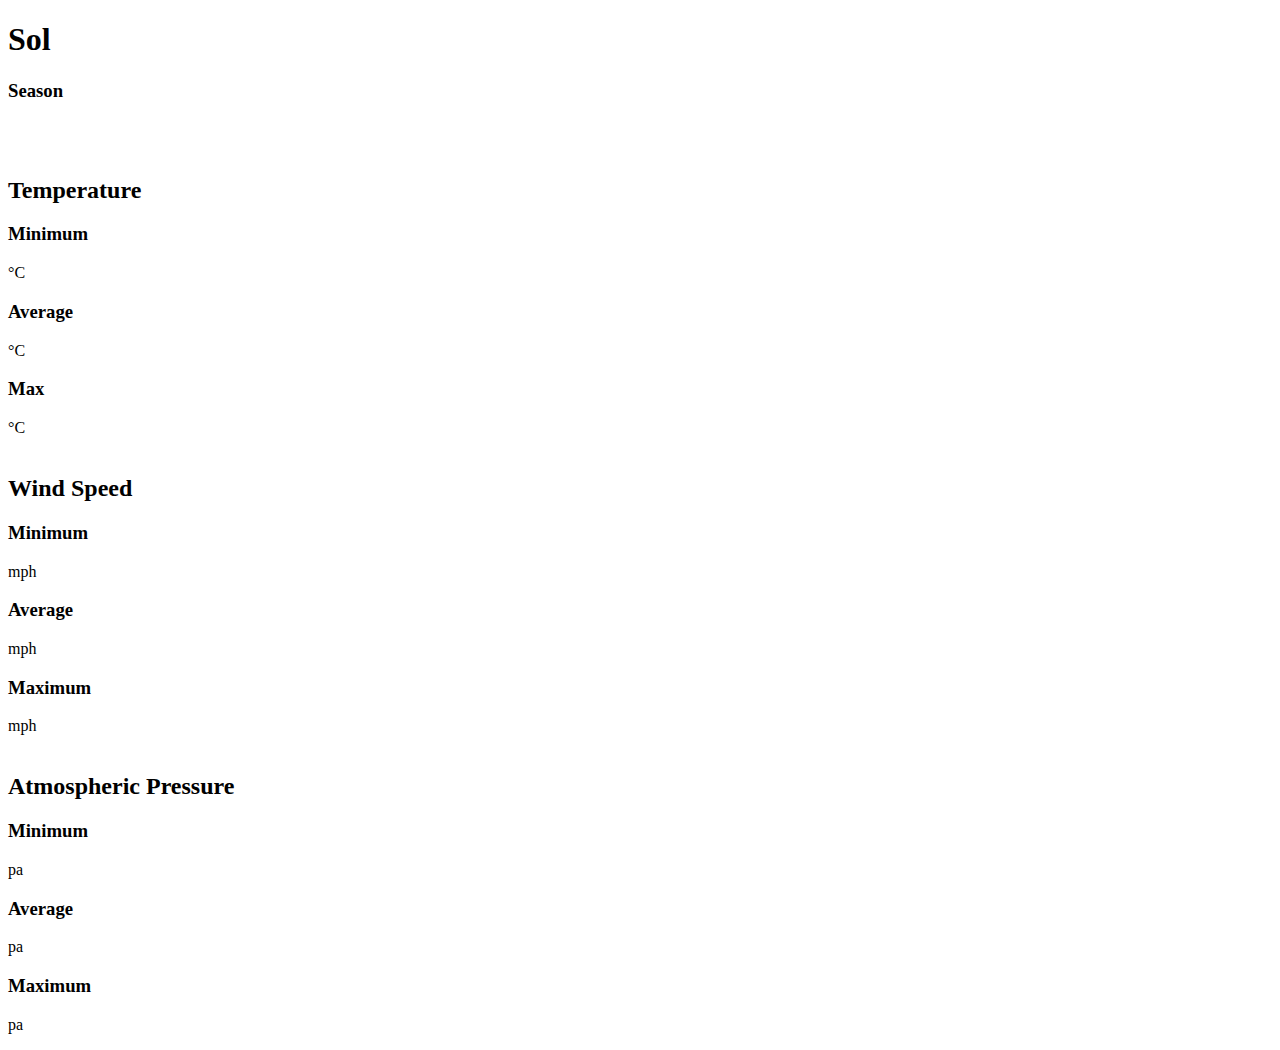
==== index.html @ d1f143af "Add files via upload" ====
<!DOCTYPE html>
<html lang="en">
<head>
  <!-- <script src="https://ajax.googleapis.com/ajax/libs/jquery/3.4.1/jquery.min.js"></script> -->
  <meta charset="UTF-8">
  <meta name="viewport" content="width=device-width, initial-scale=1.0">
  <meta http-equiv="X-UA-Compatible" content="ie=edge">

  <title>Mars Weather Updates</title>
</head>

  <body>

    <h1> Sol </h1>

    <div id="day"></div>

    <h3> Season </h3>

    <div id="Season"></div>

    <br>
    <br>


    <p>

      <h2> Temperature </h2>

        <h3> Minimum </h3>

        <div id="minTemp"></div>
        <div> °C </div>

        <h3> Average </h3>

        <div id="avTemp"></div>
        <div> °C </div>

        <h3> Max </h3>

        <div id="maxTemp"></div>
        <div> °C </div>

      <br>

      <h2> Wind Speed </h2>

        <h3> Minimum </h3>

        <div id="minWind"></div>
        <div> mph </div>


        <h3> Average </h3>

        <div id="avWind"></div>
        <div> mph </div>

        <h3> Maximum </h3>

        <div id="maxWind"></div>
        <div> mph </div>

      <br>

      <h2> Atmospheric Pressure </h2>

        <h3> Minimum </h3>

        <div id="minPre"></div>
        <div> pa </div>

        <h3> Average </h3>

        <div id="avPre"></div>
        <div> pa </div>

        <h3> Maximum </h3>

        <div id="maxPre"></div>
        <div> pa </div>

    </p>





    </div>



    </div>


</body>
<script src="index.js"></script>

<!-- <script src="index.js"></script> -->
</html>
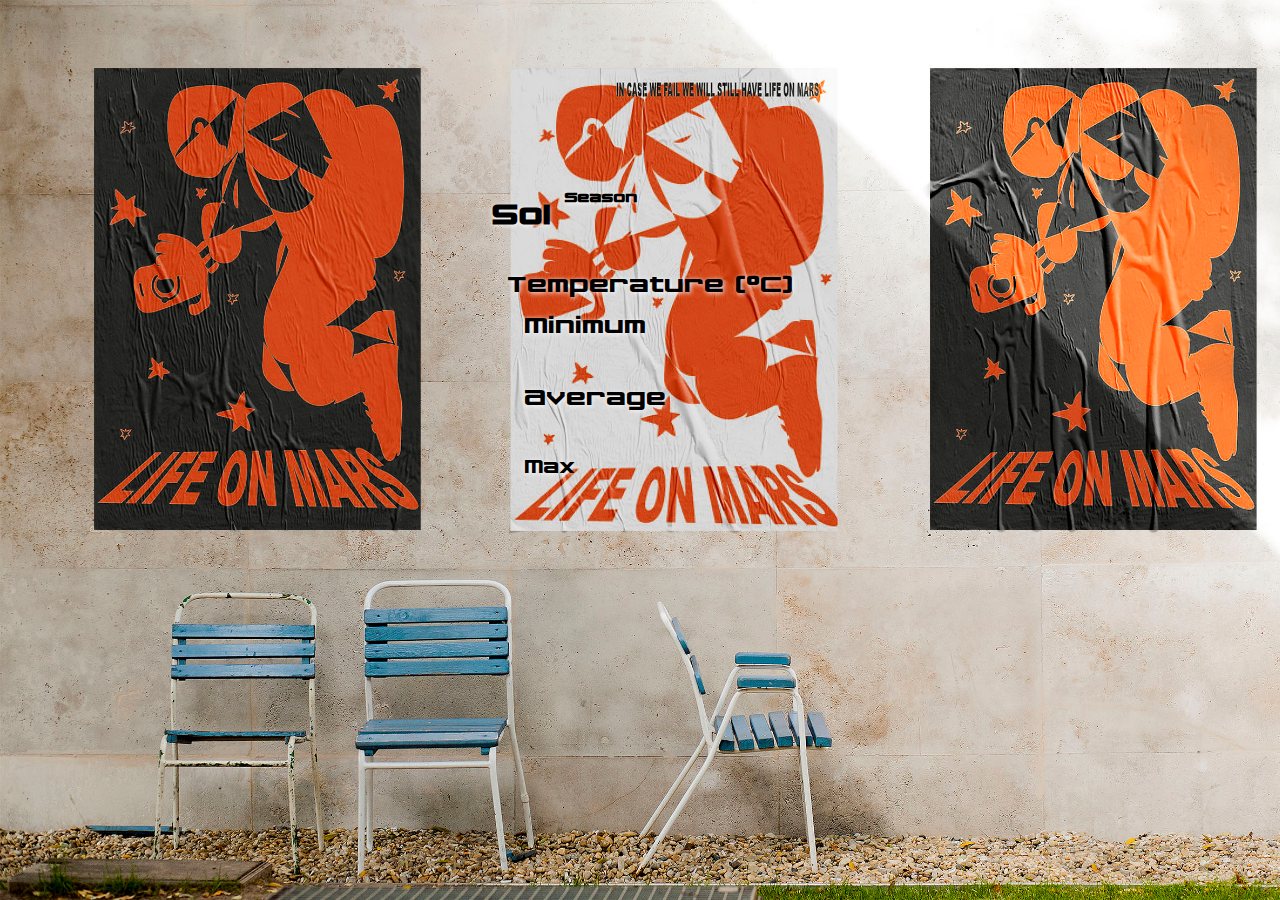
==== commit bdf1d257: "Add files via upload" ====
--- a/index.html
+++ b/index.html
@@ -5,46 +5,73 @@
   <meta charset="UTF-8">
   <meta name="viewport" content="width=device-width, initial-scale=1.0">
   <meta http-equiv="X-UA-Compatible" content="ie=edge">
+  <link rel="stylesheet" type="text/css" href="assets/css/style.css">
 
   <title>Mars Weather Updates</title>
 </head>
 
-  <body>
+  <body class="background">
+<!-- <body> -->
 
-    <h1> Sol </h1>
+    <!-- <div class="bgImg"> -->
 
-    <div id="day"></div>
+    <div class="sol">
 
-    <h3> Season </h3>
+      <div id="solTitle">
 
-    <div id="Season"></div>
+        Sol
 
-    <br>
-    <br>
+        <div id="day">
+        </div>
+
+        </div>
 
 
-    <p>
 
-      <h2> Temperature </h2>
+        <div class="seeson">
 
-        <h3> Minimum </h3>
+        Season
 
-        <div id="minTemp"></div>
-        <div> °C </div>
+        <div id="Ceason"></div>
 
-        <h3> Average </h3>
+        </div>
 
-        <div id="avTemp"></div>
-        <div> °C </div>
+      </div>
 
-        <h3> Max </h3>
 
-        <div id="maxTemp"></div>
-        <div> °C </div>
+        <div class="infoGrid">
 
-      <br>
+          <div class="windGrid">
+          </div>
 
-      <h2> Wind Speed </h2>
+            <div class="tempGrid">
+              <div class="tempItem"> Temperature (°C) </div>
+
+
+                <div class="tempItem"> Minimum </div>
+
+                <div class="tempItem" id="minTemp"> </div>
+
+                <div class="tempItem"> Average </div>
+
+                <div class="tempItem" id="avTemp">  </div>
+
+                <div class="tempItem"> Max </div>
+
+                <div class="tempItem" id="maxTemp"> </div>
+
+
+              </div>
+
+
+
+           </div>
+
+      <!-- </div> -->
+
+
+
+      <!-- <h2> Wind Speed </h2>
 
         <h3> Minimum </h3>
 
@@ -79,22 +106,15 @@
         <h3> Maximum </h3>
 
         <div id="maxPre"></div>
-        <div> pa </div>
-
-    </p>
+        <div> pa </div> -->
 
 
 
 
 
-    </div>
-
-
-
-    </div>
-
 
 </body>
+
 <script src="index.js"></script>
 
 <!-- <script src="index.js"></script> -->
--- a/assets/css/style.css
+++ b/assets/css/style.css
@@ -0,0 +1,230 @@
+.background{
+  height: 100vh;
+  width: 100vw;
+  margin: 0;
+  background-image: url("../images/mockups.jpg");
+  background-size: cover;
+  background-repeat: no-repeat;
+}
+
+/* .bgImg { */
+  /* background-image: url("../images/mockups.jpg"); */
+  /* display: block-inline;
+  height: 80vh;
+  width: 80vw;
+  z-index: 0;
+
+} */
+
+@font-face {
+  font-family: nakadai;
+  src: url('../fonts/nakadai.otf');
+}
+
+@font-face {
+    font-family: 'nakadaiitalic';
+    src: url(assets/fonts/nakadai_italic-webfont.woff2) format('woff2'),
+         url(assets/fonts/nakadai_italic-webfont.woff) format('woff');
+    /* font-weight: normal;
+    font-style: normal; */
+}
+
+
+/* sol info */
+
+.sol{
+  /* defines shape of container */
+  /* text-align: center; */
+  position: relative;
+  display: flex;
+  flex-direction: row;
+  justify-content: left;
+  /* grid-template-columns: auto auto auto; */
+
+  padding-top: 20vh;
+  padding-left: 38.5vw;
+
+  font-family: nakadai;
+  font-weight: bold;
+  text-shadow: 0.5px 0.5px 4px white;
+/*
+  border-style: solid; */
+  height: 4vh;
+  width: 100vw;
+}
+
+#solTitle{
+
+  font-size: 3vh;
+  padding-left: 0vw;
+
+}
+
+#day {
+
+  font-style: italic;
+  display: inline;
+  font-size: 5vh;
+}
+
+/* season info */
+
+.seeson{
+  font-family: nakadai;
+
+  /* src: url(assets/fonts/nakadai.otf) format("opentype"); */
+  font-size: 1.5vh;
+
+  position: relative;
+  display: inline-block;
+
+  height: 10vh;
+  width: 20vw;
+  /* border-style: solid; */
+
+  padding-top: 1vh;
+  padding-left: 1vw;
+}
+
+#Ceason {
+  font-style: italic;
+  font-size: 3vh;
+}
+
+
+/* BEGIN INFO GRID */
+.infoGrid{
+  display: flex;
+  flex-direction: row;
+
+  padding-left: 5vw;
+  padding-top: 5vh;
+
+  /* width: 100vw;
+  height: auto;  */
+  }
+
+  /* NEED TO NEST FLEX BOXES FOR ALL WEATHER ITEMS */
+
+.windGrid{
+    font-family: nakadai;
+    display: flex;
+    flex-direction: column;
+    justify-content: flex-start;
+    margin: 1vw;
+
+    height: 60vh;
+    width: 32vw;
+  }
+
+
+/* temperature grid of values */
+.tempGrid{
+  font-family: nakadai;
+  text-shadow: 0.5px 0.5px 5px white;
+
+  display: flex;
+  flex-direction: column;
+  justify-content: flex-start;
+
+
+  /* overflow: hidden; */
+  margin: 0vw;
+
+
+
+
+  /* padding-top: 5vh;
+  padding-left: 5vh; */
+
+  height: 60vh;
+  width: 40vw;
+}
+
+/* temp */
+.tempItem:nth-child(1) {
+
+  margin: 1vh;
+  text-align: left;
+
+  width: auto;
+  height: 3.5vh;
+
+  font-size: 2.5vh;
+}
+
+/* minimum */
+.tempItem:nth-child(2) {
+
+  /* padding-top: 2%; */
+  padding-left: 5%;
+  text-align: left;
+
+  width: auto;
+  height: 2vh;
+
+  font-size: 2.5vh;
+}
+
+/* value from API */
+.tempItem:nth-child(3) {
+  width: auto;
+  height: 6vh;
+
+  /* padding-top: 2%; */
+  padding-left: 5%;
+  text-align: left;
+
+  font-size: 4vh;
+}
+
+
+/* degrees , learn how to add with concat in JS*/
+
+/* average */
+.tempItem:nth-child(4) {
+  width: auto;
+  height: 2vh;
+
+  /* padding-top: 5%; */
+  padding-left: 5%;
+  text-align: left;
+
+  font-size: 2.5vh;
+}
+
+/* average value */
+.tempItem:nth-child(5) {
+  width: auto;
+  height: 6vh;
+
+  /* padding-top: 2%; */
+  padding-left: 5%;
+  text-align: left;
+
+  font-size: 4vh;
+}
+
+/* max */
+.tempItem:nth-child(6) {
+  width: auto;
+  height: 2vh;
+
+  /* padding-top: 5%; */
+  padding-left: 5%;
+  text-align: left;
+
+  font-size: 2vh;
+}
+
+/* average value */
+.tempItem:nth-child(7) {
+  width: auto;
+  height:4vh;
+
+  /* padding-top: 2%; */
+  padding-left: 5%;
+  text-align: left;
+
+  font-size: 4vh;
+}
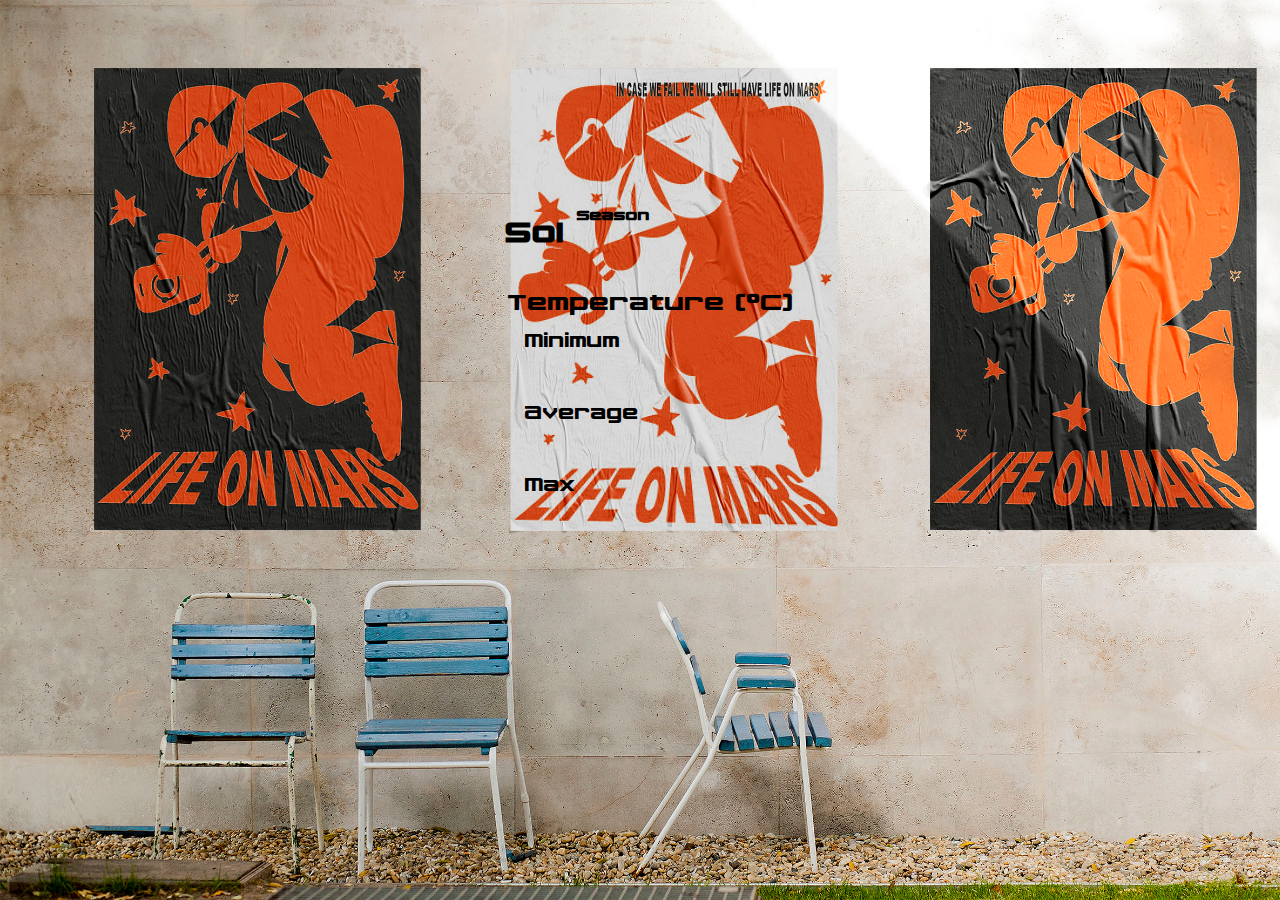
==== commit 55ff95cf: "Add files via upload" ====
--- a/index.html
+++ b/index.html
@@ -11,6 +11,7 @@
 </head>
 
   <body class="background">
+
 <!-- <body> -->
 
     <!-- <div class="bgImg"> -->
--- a/assets/css/style.css
+++ b/assets/css/style.css
@@ -27,6 +27,16 @@
          url(assets/fonts/nakadai_italic-webfont.woff) format('woff');
     /* font-weight: normal;
     font-style: normal; */
+}
+
+@keyframes glowing {
+  0% { text-shadow: 0.5px 0.5px 4px white;
+       transform: skewX(0deg) scaleY(1); }
+
+
+
+  100% { text-shadow: 0.5px 0.5px 20px white;
+        transform: skewX(-1deg) scaleY(0.99); }
 }
 
 
@@ -41,15 +51,17 @@
   justify-content: left;
   /* grid-template-columns: auto auto auto; */
 
-  padding-top: 20vh;
-  padding-left: 38.5vw;
+  padding-top: 22vh;
+  padding-left: 39.5vw;
+
 
   font-family: nakadai;
   font-weight: bold;
-  text-shadow: 0.5px 0.5px 4px white;
+  /* text-shadow: 0.5px 0.5px 4px white; */
+  animation: glowing 3s infinite alternate linear;
 /*
   border-style: solid; */
-  height: 4vh;
+  height: 8vh;
   width: 100vw;
 }
 
@@ -98,10 +110,15 @@
   flex-direction: row;
 
   padding-left: 5vw;
-  padding-top: 5vh;
-
-  /* width: 100vw;
-  height: auto;  */
+  padding-top: 1vh;
+  padding-bottom: 5vh;
+
+
+
+
+
+  width: 100vw;
+  height: 30vh;
   }
 
   /* NEED TO NEST FLEX BOXES FOR ALL WEATHER ITEMS */
@@ -121,7 +138,8 @@
 /* temperature grid of values */
 .tempGrid{
   font-family: nakadai;
-  text-shadow: 0.5px 0.5px 5px white;
+  animation: glowing 4s infinite alternate linear;
+  /* text-shadow: 0.5px 0.5px 5px white; */
 
   display: flex;
   flex-direction: column;
@@ -129,7 +147,8 @@
 
 
   /* overflow: hidden; */
-  margin: 0vw;
+  /* margin: 0vw; */
+
 
 
 
@@ -163,7 +182,7 @@
   width: auto;
   height: 2vh;
 
-  font-size: 2.5vh;
+  font-size: 2vh;
 }
 
 /* value from API */
@@ -190,7 +209,7 @@
   padding-left: 5%;
   text-align: left;
 
-  font-size: 2.5vh;
+  font-size: 2vh;
 }
 
 /* average value */
